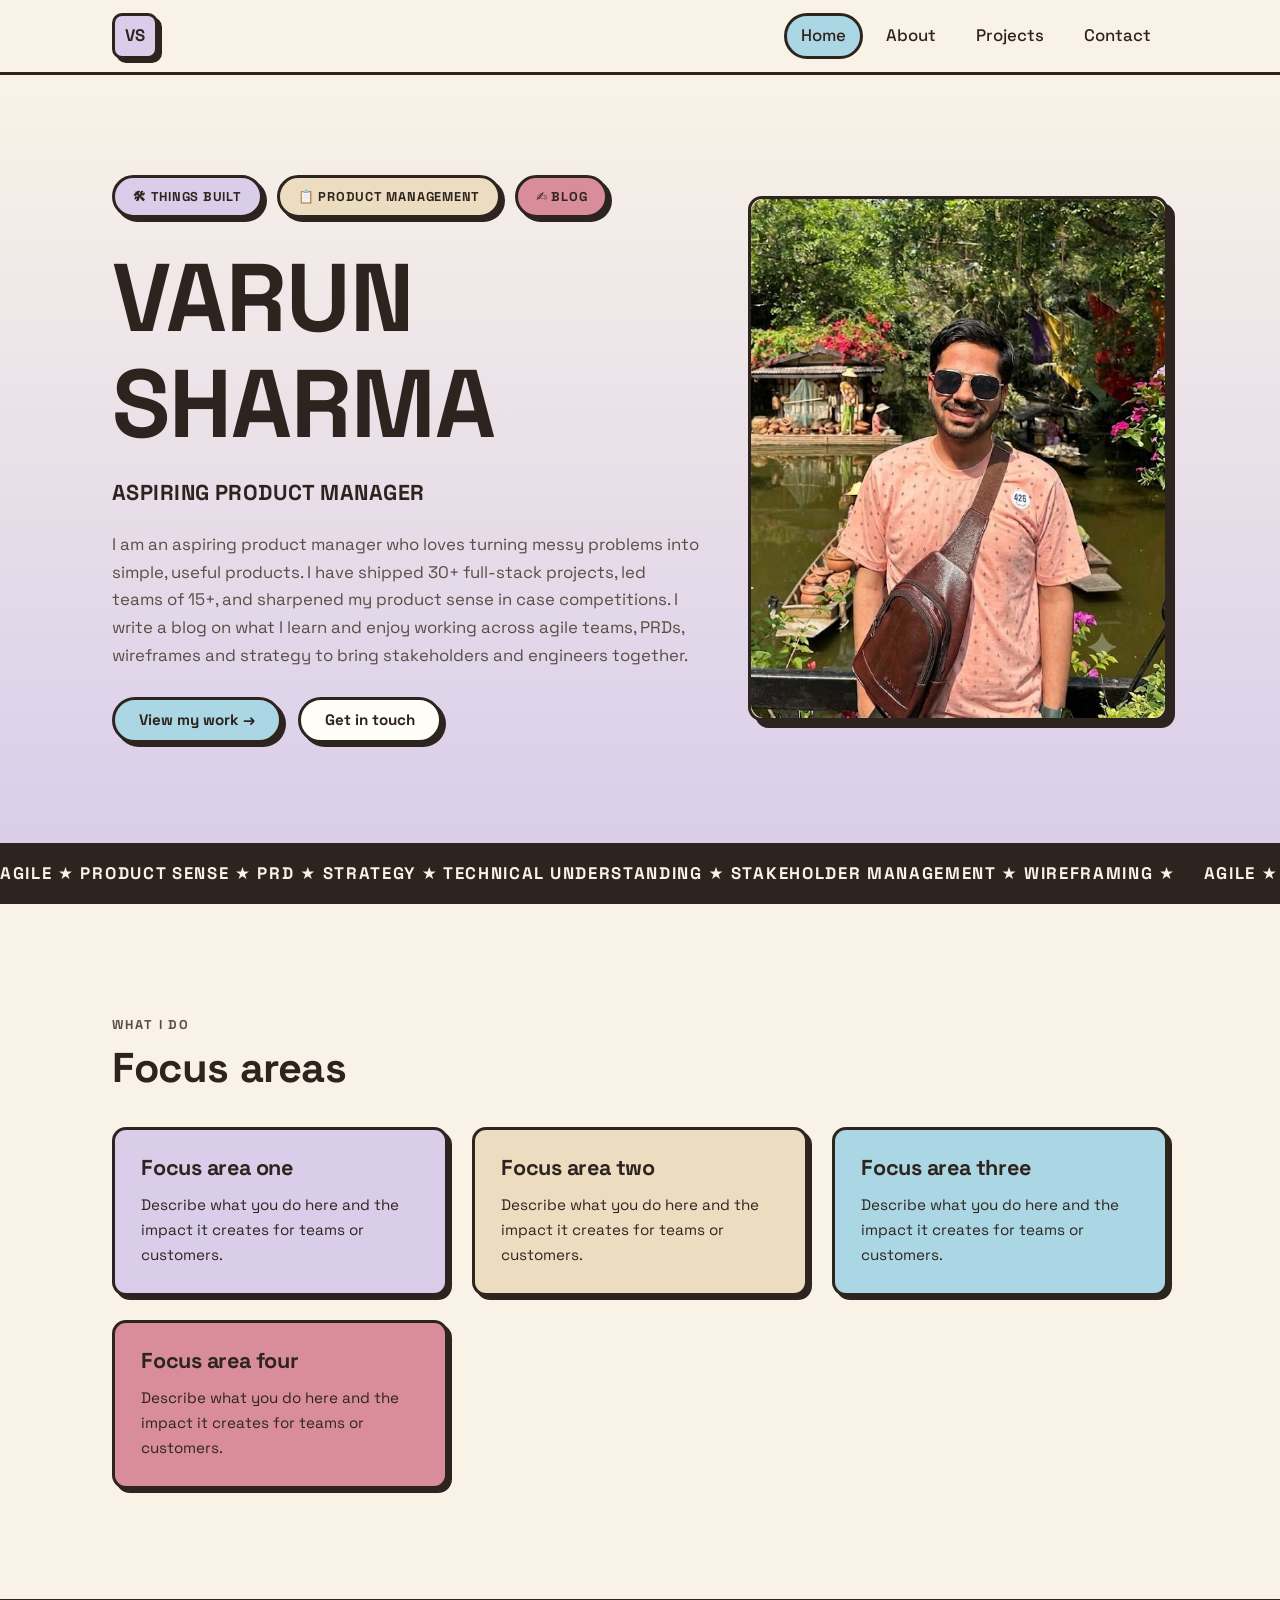
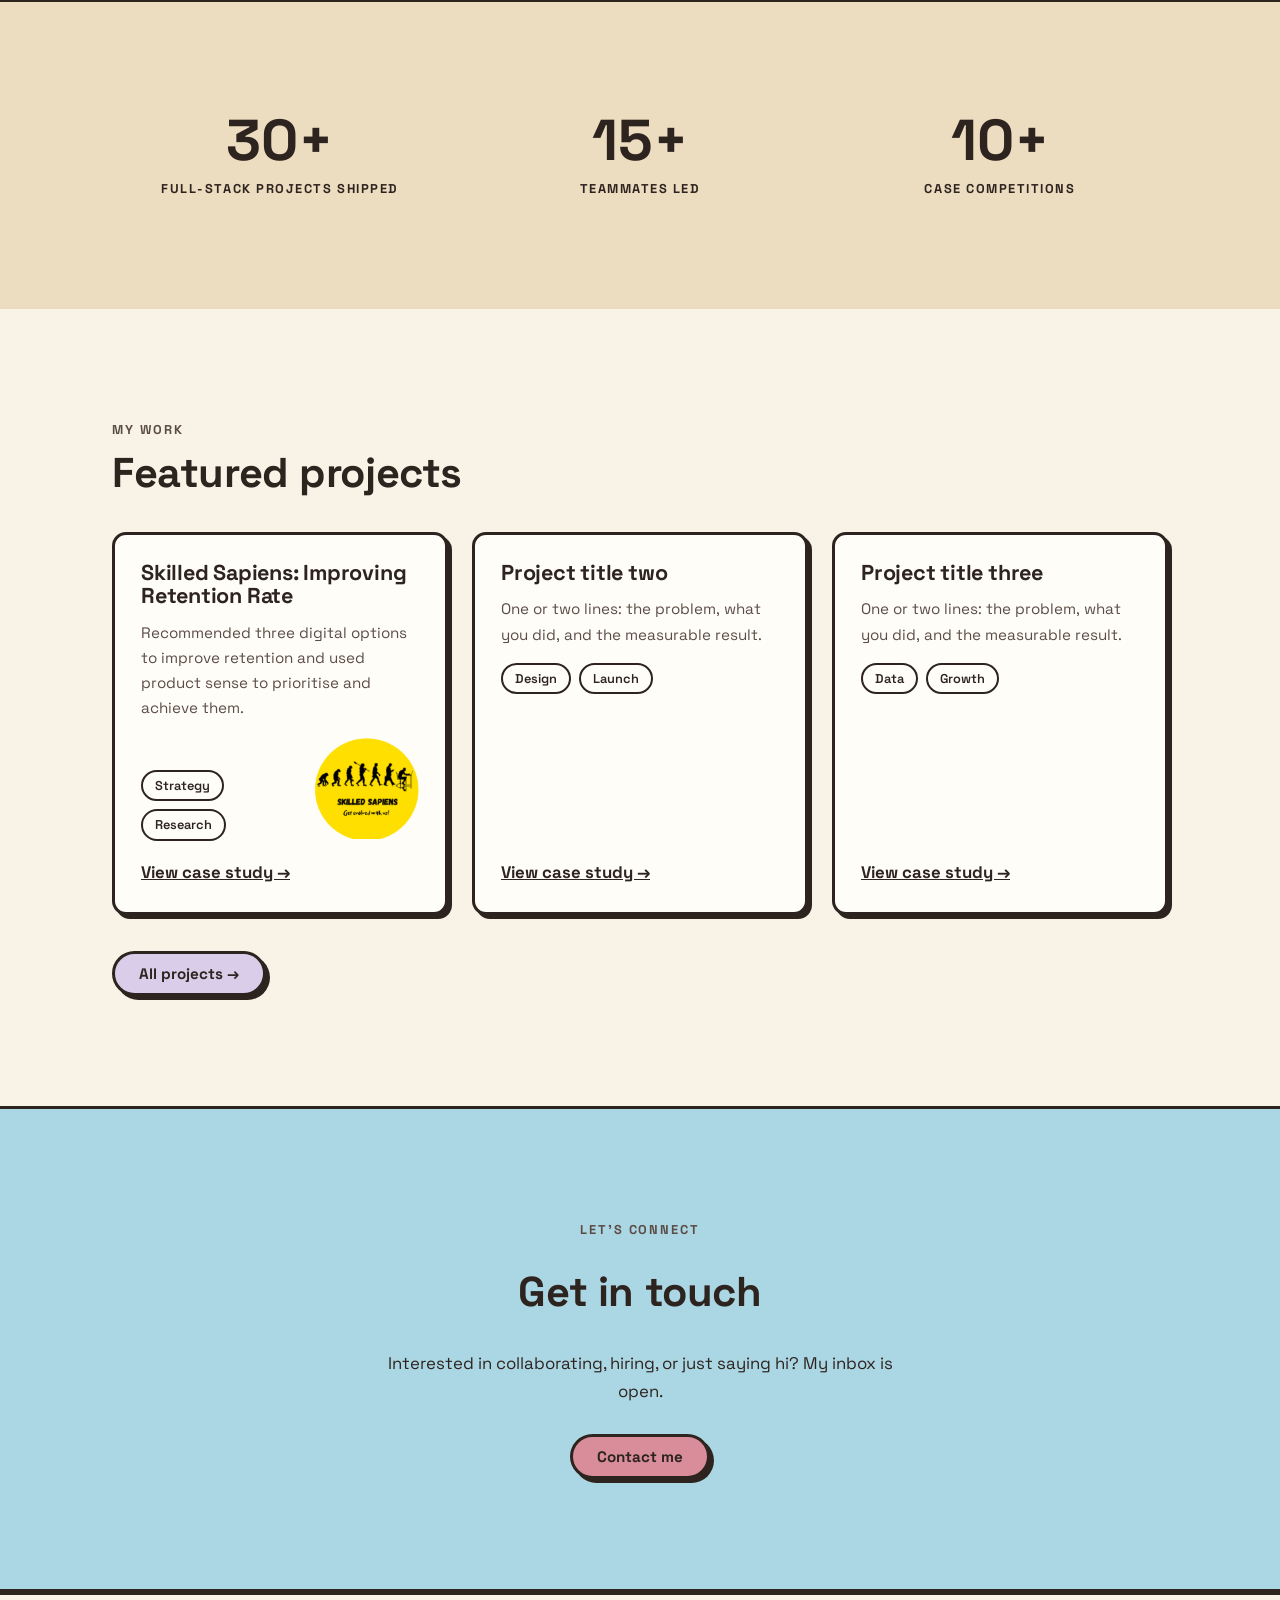
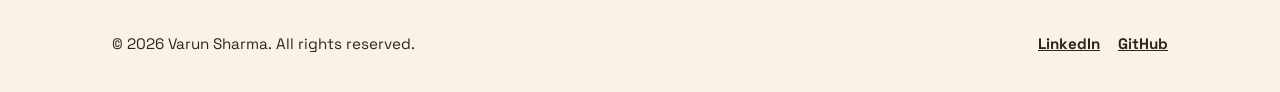
==== index.html @ 1ab577ae "[CREATE] : The portfolio" ====
<!doctype html>
<html lang="en">
<head>
  <meta charset="utf-8">
  <meta name="viewport" content="width=device-width, initial-scale=1">
  <title>Varun Sharma | Your Role | Your City</title>
  <meta name="description" content="Portfolio of Varun Sharma – your role, projects, and how to get in touch.">
  <meta property="og:title" content="Varun Sharma | Portfolio">
  <meta property="og:description" content="Your role, projects and story.">
  <meta property="og:type" content="website">
  <link rel="icon" href="assets/images/favicon.svg" type="image/svg+xml">
  <link rel="preconnect" href="https://fonts.googleapis.com">
  <link rel="preconnect" href="https://fonts.gstatic.com" crossorigin>
  <link rel="stylesheet" href="https://fonts.googleapis.com/css2?family=Space+Grotesk:wght@400;500;600;700&display=swap">
  <link rel="stylesheet" href="assets/css/variables.css">
  <link rel="stylesheet" href="assets/css/base.css">
  <link rel="stylesheet" href="assets/css/components.css">
</head>
<body>
  <a class="skip-link btn" href="#main">Skip to main content</a>

  <header class="site-header">
    <div class="container site-header__inner">
      <a class="logo" href="index.html" aria-label="Home">VS</a>
      <button class="nav-toggle" aria-expanded="false" aria-controls="nav" aria-label="Toggle menu">☰</button>
      <nav class="nav" id="nav" aria-label="Main">
        <ul class="nav__list">
          <li><a class="nav__link" href="index.html" aria-current="page">Home</a></li>
          <li><a class="nav__link" href="about.html">About</a></li>
          <li><a class="nav__link" href="projects.html">Projects</a></li>
          <li><a class="nav__link" href="contact.html">Contact</a></li>
        </ul>
      </nav>
    </div>
  </header>

  <main id="main">
    <section class="hero">
      <div class="container hero__grid">
        <div>
          <div class="pill-row">
            <span class="pill">🛠 Things built</span>
            <span class="pill pill--peach">📋 Product management</span>
            <span class="pill pill--pink">✍️ Blog</span>
          </div>
          <h1 class="hero__title">Varun<br>Sharma</h1>
          <p class="hero__role">Aspiring Product Manager</p>
          <p class="hero__text">I am an aspiring product manager who loves turning messy problems into simple, useful products. I have shipped 30+ full-stack projects, led teams of 15+, and sharpened my product sense in case competitions. I write a blog on what I learn and enjoy working across agile teams, PRDs, wireframes and strategy to bring stakeholders and engineers together.</p>
          <div class="hero__actions">
            <a class="btn" href="projects.html">View my work →</a>
            <a class="btn btn--ghost" href="contact.html">Get in touch</a>
          </div>
        </div>
        <div class="photo-frame"><img src="assets/images/profile.jpg" alt="Portrait of Varun Sharma" width="624" height="752"></div>
      </div>
    </section>

    <div class="marquee" aria-hidden="true">
      <div class="marquee__track">
        <span>Agile ★ Product Sense ★ PRD ★ Strategy ★ Technical Understanding ★ Stakeholder Management ★ Wireframing ★</span>
        <span>Agile ★ Product Sense ★ PRD ★ Strategy ★ Technical Understanding ★ Stakeholder Management ★ Wireframing ★</span>
        <span>Agile ★ Product Sense ★ PRD ★ Strategy ★ Technical Understanding ★ Stakeholder Management ★ Wireframing ★</span>
        <span>Agile ★ Product Sense ★ PRD ★ Strategy ★ Technical Understanding ★ Stakeholder Management ★ Wireframing ★</span>
      </div>
    </div>

    <section class="section">
      <div class="container">
        <p class="section-label">What I do</p>
        <h2 class="section-title">Focus areas</h2>
        <div class="grid grid--2">
          <article class="card card--lavender"><h3>Focus area one</h3><p>Describe what you do here and the impact it creates for teams or customers.</p></article>
          <article class="card card--peach"><h3>Focus area two</h3><p>Describe what you do here and the impact it creates for teams or customers.</p></article>
          <article class="card card--blue"><h3>Focus area three</h3><p>Describe what you do here and the impact it creates for teams or customers.</p></article>
          <article class="card card--pink"><h3>Focus area four</h3><p>Describe what you do here and the impact it creates for teams or customers.</p></article>
        </div>
      </div>
    </section>

    <section class="section section--border" style="background:var(--color-peach)">
      <div class="container grid grid--3">
        <div class="stat"><div class="stat__num">30+</div><div class="stat__label">Full-stack projects shipped</div></div>
        <div class="stat"><div class="stat__num">15+</div><div class="stat__label">Teammates led</div></div>
        <div class="stat"><div class="stat__num">10+</div><div class="stat__label">Case competitions</div></div>
      </div>
    </section>

    <section class="section">
      <div class="container">
        <p class="section-label">My work</p>
        <h2 class="section-title">Featured projects</h2>
        <div class="grid grid--3">
          <article class="card"><h3>Skilled Sapiens: Improving Retention Rate</h3><p>Recommended three digital options to improve retention and used product sense to prioritise and achieve them.</p><div class="card__footer"><div class="tag-row"><span class="tag">Strategy</span><span class="tag">Research</span></div><img class="company-logo" src="assets/images/skilled-sapiens-logo.png" alt="Skilled Sapiens logo" width="154" height="150" loading="lazy"></div><a class="card__link" href="projects.html">View case study →</a></article>
          <article class="card"><h3>Project title two</h3><p>One or two lines: the problem, what you did, and the measurable result.</p><div class="tag-row"><span class="tag">Design</span><span class="tag">Launch</span></div><a class="card__link" href="projects.html">View case study →</a></article>
          <article class="card"><h3>Project title three</h3><p>One or two lines: the problem, what you did, and the measurable result.</p><div class="tag-row"><span class="tag">Data</span><span class="tag">Growth</span></div><a class="card__link" href="projects.html">View case study →</a></article>
        </div>
        <p style="margin-top:36px"><a class="btn btn--lavender" href="projects.html">All projects →</a></p>
      </div>
    </section>

    <section class="section cta">
      <div class="container">
        <p class="section-label">Let's connect</p>
        <h2 class="section-title">Get in touch</h2>
        <p>Interested in collaborating, hiring, or just saying hi? My inbox is open.</p>
        <a class="btn btn--pink" href="contact.html">Contact me</a>
      </div>
    </section>
  </main>

  <footer class="site-footer">
    <div class="container site-footer__inner">
      <p>© <span id="year">2026</span> Varun Sharma. All rights reserved.</p>
      <div class="social">
        <a href="https://www.linkedin.com/in/varun-sharma-manager/" target="_blank" rel="noopener">LinkedIn</a>
        <a href="https://github.com/varunsharma21" target="_blank" rel="noopener">GitHub</a>
      </div>
    </div>
  </footer>
  <script src="assets/js/main.js" defer></script>
</body>
</html>
---- assets/css/variables.css ----
/* Design tokens — change colours/fonts here and the whole site updates */
:root {
  /* Colours */
  --color-bg: #f9f3e7;
  --color-ink: #2e241f;
  --color-ink-soft: #5b4d45;
  --color-white: #fffdf8;
  --color-blue: #abd6e3;
  --color-lavender: #d9cdea;
  --color-peach: #ecdcc0;
  --color-pink: #d98d9a;

  /* Typography */
  --font-main: "Space Grotesk", system-ui, -apple-system, "Segoe UI", sans-serif;
  --fs-xs: 0.8rem;
  --fs-sm: 0.95rem;
  --fs-base: 1.05rem;
  --fs-lg: 1.35rem;
  --fs-xl: clamp(1.8rem, 4vw, 2.6rem);
  --fs-hero: clamp(2.8rem, 9vw, 6rem);

  /* Neo-brutalist borders & shadows */
  --border: 3px solid var(--color-ink);
  --radius: 14px;
  --radius-pill: 999px;
  --shadow: 4px 4px 0 var(--color-ink);
  --shadow-lg: 7px 7px 0 var(--color-ink);

  /* Layout */
  --container: 1120px;
  --gutter: clamp(16px, 4vw, 32px);
  --space-section: clamp(56px, 9vw, 110px);
}
---- assets/css/base.css ----
/* Reset + base element styles + layout helpers */
*, *::before, *::after { box-sizing: border-box; margin: 0; padding: 0; }
html { scroll-behavior: smooth; -webkit-text-size-adjust: 100%; }
body {
  font-family: var(--font-main);
  font-size: var(--fs-base);
  line-height: 1.65;
  color: var(--color-ink);
  background: var(--color-bg);
  min-height: 100vh;
  display: flex;
  flex-direction: column;
}
main { flex: 1; }
img, svg { max-width: 100%; display: block; }
a { color: inherit; }
ul { list-style: none; }
h1, h2, h3, h4 { line-height: 1.1; font-weight: 700; letter-spacing: -0.01em; }
:focus-visible { outline: 3px dashed var(--color-ink); outline-offset: 3px; }

.container { width: 100%; max-width: var(--container); margin-inline: auto; padding-inline: var(--gutter); }
.section { padding-block: var(--space-section); }
.section--border { border-top: var(--border); }
.section-label { font-size: var(--fs-xs); font-weight: 700; letter-spacing: .15em; text-transform: uppercase; color: var(--color-ink-soft); margin-bottom: 10px; }
.section-title { font-size: var(--fs-xl); margin-bottom: 36px; }
.grid { display: grid; gap: 24px; }
.grid--2 { grid-template-columns: repeat(auto-fit, minmax(280px, 1fr)); }
.grid--3 { grid-template-columns: repeat(auto-fit, minmax(250px, 1fr)); }
.grid--4 { grid-template-columns: repeat(auto-fit, minmax(200px, 1fr)); }

.skip-link { position: absolute; left: -999px; top: 10px; z-index: 100; }
.skip-link:focus { left: 10px; }
.visually-hidden { position: absolute; width: 1px; height: 1px; overflow: hidden; clip: rect(0 0 0 0); white-space: nowrap; }

@media (prefers-reduced-motion: reduce) {
  *, *::before, *::after { animation: none !important; transition: none !important; scroll-behavior: auto !important; }
}
---- assets/css/components.css ----
/* Reusable components: header, buttons, pills, cards, marquee, footer */

/* ---------- Header ---------- */
.site-header { position: sticky; top: 0; z-index: 50; background: var(--color-bg); border-bottom: var(--border); }
.site-header__inner { display: flex; align-items: center; justify-content: space-between; height: 72px; }
.logo { display: grid; place-items: center; width: 46px; height: 46px; font-weight: 700; text-decoration: none; background: var(--color-lavender); border: var(--border); border-radius: 10px; box-shadow: var(--shadow); }
.nav__list { display: flex; gap: 6px; }
.nav__link { display: block; padding: 6px 14px; text-decoration: none; font-weight: 500; border: 3px solid transparent; border-radius: var(--radius-pill); }
.nav__link:hover { border-color: var(--color-ink); }
.nav__link[aria-current="page"] { background: var(--color-blue); border-color: var(--color-ink); }
.nav-toggle { display: none; width: 46px; height: 46px; background: var(--color-blue); border: var(--border); border-radius: 10px; box-shadow: var(--shadow); cursor: pointer; font-size: 1.3rem; font-family: inherit; color: inherit; }

@media (max-width: 760px) {
  .nav-toggle { display: block; }
  .nav { display: none; position: absolute; top: 72px; left: 0; right: 0; background: var(--color-bg); border-bottom: var(--border); padding: 12px var(--gutter) 20px; }
  .nav.is-open { display: block; }
  .nav__list { flex-direction: column; }
}

/* ---------- Buttons & pills ---------- */
.btn { display: inline-flex; align-items: center; gap: 8px; padding: 12px 24px; font: 700 var(--fs-sm)/1 var(--font-main); color: var(--color-ink); text-decoration: none; background: var(--color-blue); border: var(--border); border-radius: var(--radius-pill); box-shadow: var(--shadow); cursor: pointer; transition: transform .12s, box-shadow .12s; }
.btn:hover { transform: translate(-2px, -2px); box-shadow: 6px 6px 0 var(--color-ink); }
.btn:active { transform: translate(4px, 4px); box-shadow: 0 0 0 var(--color-ink); }
.btn--pink { background: var(--color-pink); }
.btn--lavender { background: var(--color-lavender); }
.btn--ghost { background: var(--color-white); }

.pill { display: inline-flex; align-items: center; gap: 8px; padding: 8px 18px; font-size: var(--fs-xs); font-weight: 700; letter-spacing: .06em; text-transform: uppercase; background: var(--color-lavender); border: var(--border); border-radius: var(--radius-pill); box-shadow: var(--shadow); }
.pill--peach { background: var(--color-peach); }
.pill--pink { background: var(--color-pink); }
.pill--blue { background: var(--color-blue); }
.pill-row { display: flex; flex-wrap: wrap; gap: 14px; }
.tag { display: inline-block; padding: 3px 12px; font-size: var(--fs-xs); font-weight: 600; background: var(--color-white); border: 2px solid var(--color-ink); border-radius: var(--radius-pill); }
.tag-row { display: flex; flex-wrap: wrap; gap: 8px; margin-top: 16px; }

/* ---------- Hero ---------- */
.hero { padding-block: clamp(48px, 8vw, 100px); background: linear-gradient(180deg, var(--color-bg) 0%, var(--color-lavender) 100%); }
.hero__grid { display: grid; grid-template-columns: 1.4fr 1fr; gap: 48px; align-items: center; }
.hero__title { font-size: var(--fs-hero); text-transform: uppercase; margin: 28px 0 18px; }
.hero__role { font-size: var(--fs-lg); font-weight: 700; text-transform: uppercase; letter-spacing: .02em; margin-bottom: 20px; }
.hero__text { max-width: 60ch; color: var(--color-ink-soft); margin-bottom: 28px; }
.hero__actions { display: flex; flex-wrap: wrap; gap: 16px; }
.photo-frame { aspect-ratio: 4 / 5; background: var(--color-peach); border: var(--border); border-radius: var(--radius); box-shadow: var(--shadow-lg); overflow: hidden; display: grid; place-items: center; text-align: center; padding: 20px; font-weight: 600; color: var(--color-ink-soft); }
.photo-frame:has(img) { padding: 0; }
.photo-frame img { width: 100%; height: 100%; object-fit: cover; border-radius: inherit; }
@media (max-width: 820px) { .hero__grid { grid-template-columns: 1fr; } .photo-frame { max-width: 340px; margin-inline: auto; } }

/* ---------- Marquee ---------- */
.marquee { overflow: hidden; background: var(--color-ink); color: var(--color-bg); border-block: var(--border); padding-block: 14px; }
.marquee__track { display: flex; width: max-content; gap: 28px; font-weight: 700; letter-spacing: .1em; text-transform: uppercase; white-space: nowrap; animation: scroll 30s linear infinite; }
.marquee:hover .marquee__track { animation-play-state: paused; }
@keyframes scroll { to { transform: translateX(-50%); } }

/* ---------- Cards ---------- */
.card { display: flex; flex-direction: column; padding: 26px; background: var(--color-white); border: var(--border); border-radius: var(--radius); box-shadow: var(--shadow); transition: transform .15s, box-shadow .15s; }
.card:hover { transform: translate(-3px, -3px); box-shadow: var(--shadow-lg); }
.card h3 { font-size: var(--fs-lg); margin-bottom: 12px; }
.card p { color: var(--color-ink-soft); font-size: var(--fs-sm); }
.card__link { margin-top: auto; padding-top: 18px; font-weight: 700; }
.card--lavender { background: var(--color-lavender); }
.card--peach { background: var(--color-peach); }
.card--blue { background: var(--color-blue); }
.card--pink { background: var(--color-pink); }
.card--lavender p, .card--peach p, .card--blue p, .card--pink p { color: var(--color-ink); }

.stat { text-align: center; }
.stat__num { font-size: clamp(2.4rem, 6vw, 3.6rem); font-weight: 700; line-height: 1; }
.stat__label { margin-top: 8px; font-size: var(--fs-xs); font-weight: 700; letter-spacing: .12em; text-transform: uppercase; }

.card__footer { display: flex; justify-content: space-between; align-items: flex-end; gap: 12px; margin-top: 16px; }
.card__footer .tag-row { margin-top: 0; }
.company-logo { width: 104px; height: 104px; object-fit: contain; flex-shrink: 0; }

/* ---------- Page header (inner pages) ---------- */
.page-header { padding-block: clamp(40px, 7vw, 80px); background: var(--color-lavender); border-bottom: var(--border); }
.page-header h1 { font-size: clamp(2.4rem, 7vw, 4.4rem); text-transform: uppercase; }
.page-header p { margin-top: 14px; max-width: 60ch; color: var(--color-ink-soft); }

/* ---------- Lists / timeline ---------- */
.list-plain li { padding-block: 10px; border-bottom: 2px dashed var(--color-ink); }
.list-plain li:last-child { border-bottom: 0; }
.list-plain small { display: block; color: var(--color-ink-soft); }

/* ---------- Form ---------- */
.form { display: grid; gap: 18px; max-width: 560px; }
.form label { font-weight: 700; font-size: var(--fs-sm); display: grid; gap: 6px; }
.form input, .form textarea { font: inherit; padding: 12px 14px; background: var(--color-white); border: var(--border); border-radius: 10px; box-shadow: 3px 3px 0 var(--color-ink); }
.form textarea { min-height: 150px; resize: vertical; }

/* ---------- CTA + Footer ---------- */
.cta { text-align: center; background: var(--color-blue); border-block: var(--border); }
.cta p { max-width: 50ch; margin: 0 auto 28px; }
.site-footer { padding-block: 36px; border-top: var(--border); background: var(--color-bg); font-size: var(--fs-sm); }
.site-footer__inner { display: flex; flex-wrap: wrap; justify-content: space-between; align-items: center; gap: 16px; }
.social { display: flex; gap: 18px; font-weight: 700; }
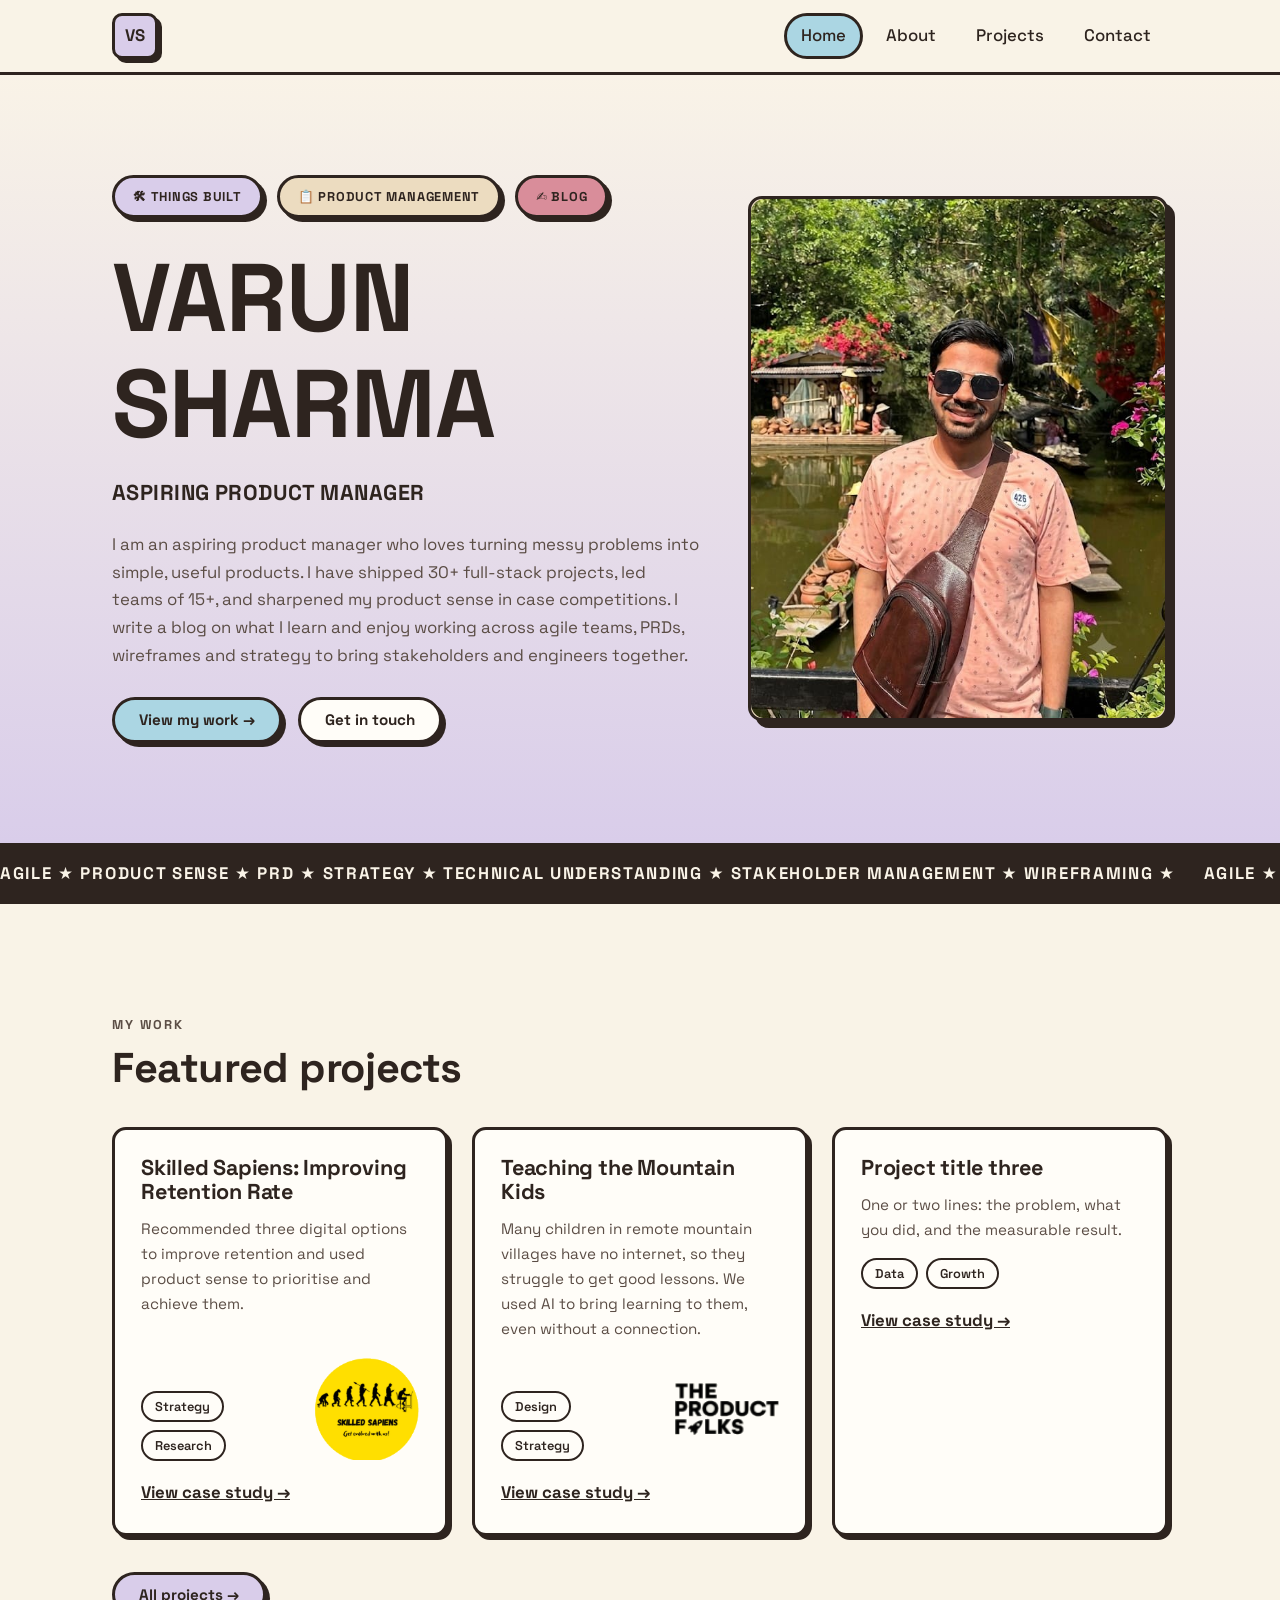
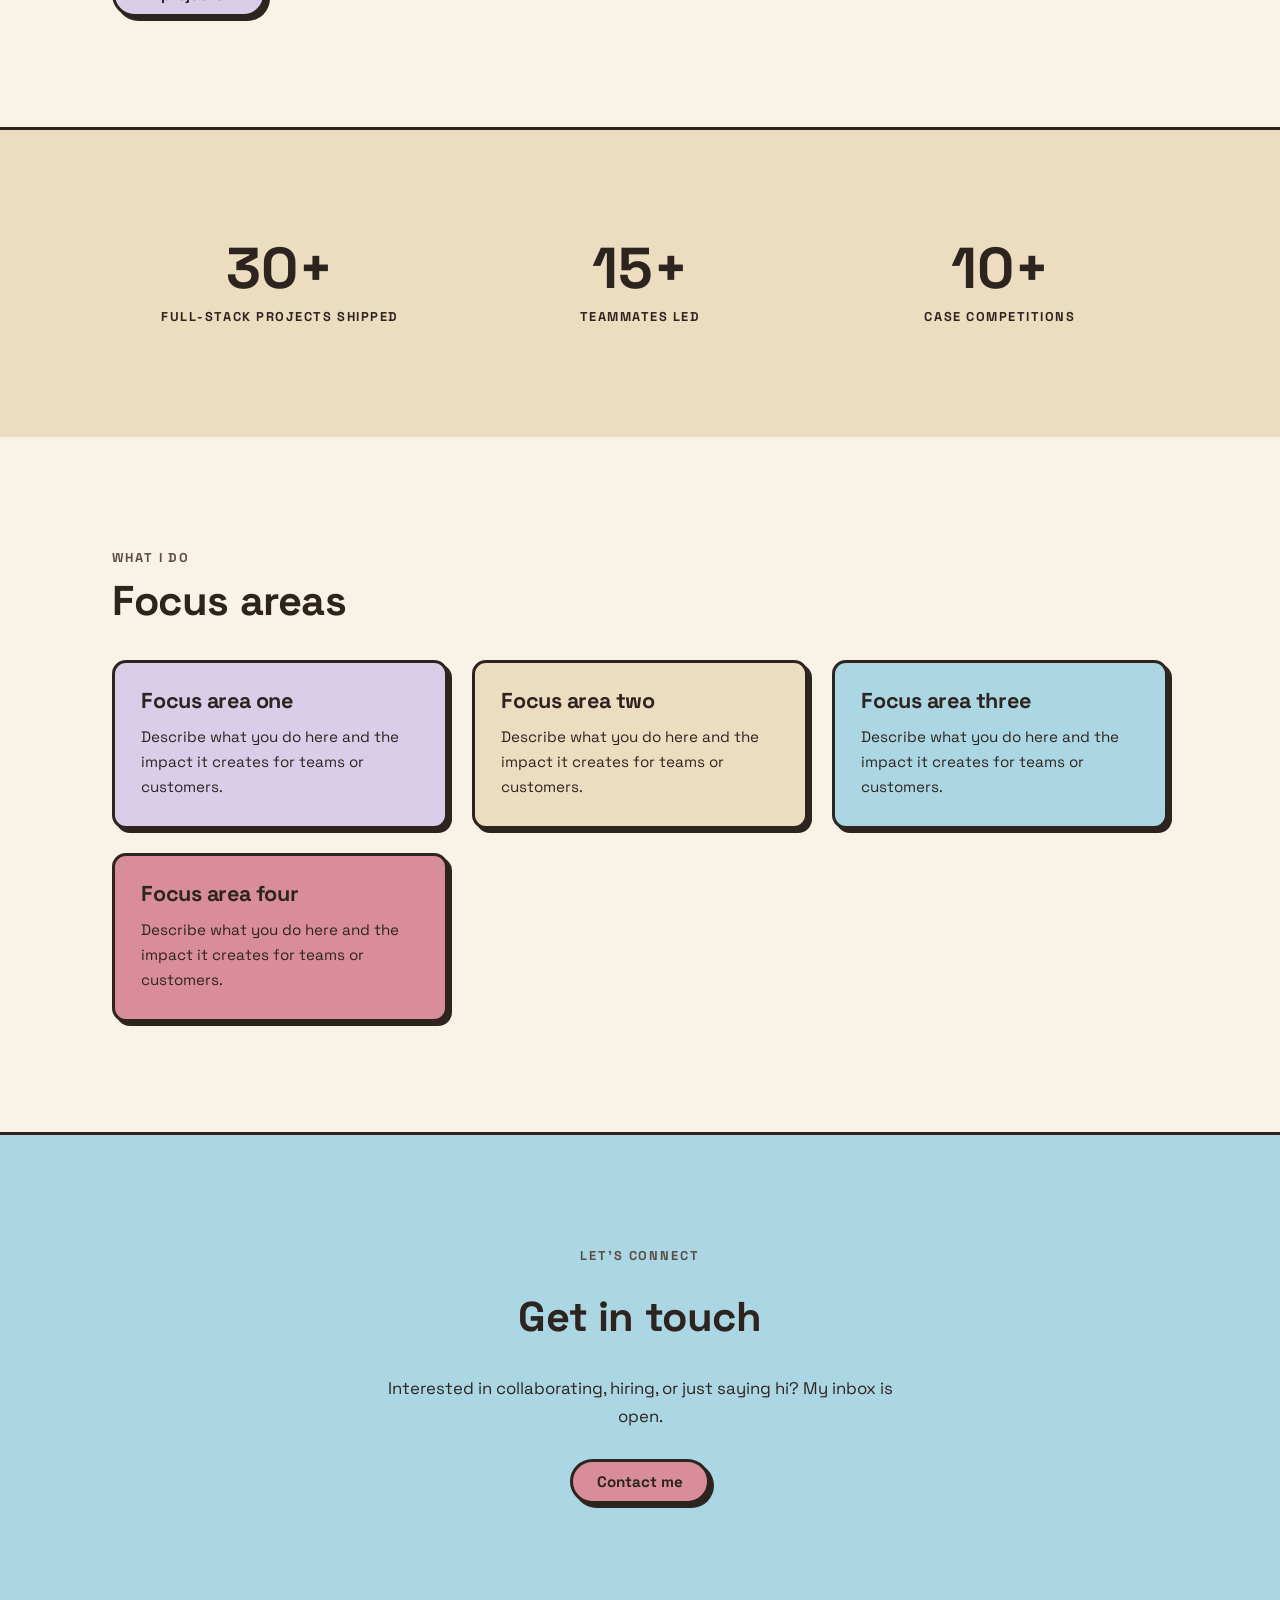
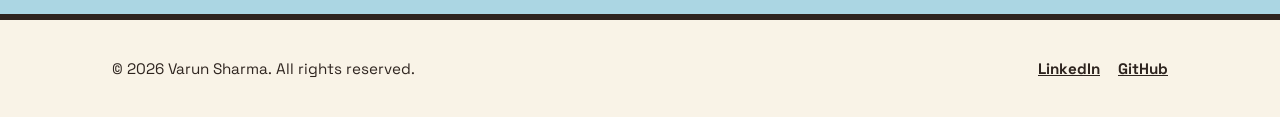
==== commit 07f1587e: "[UPDATE] : the projects" ====
--- a/index.html
+++ b/index.html
@@ -1,122 +1,122 @@
-<!doctype html>
-<html lang="en">
-<head>
-  <meta charset="utf-8">
-  <meta name="viewport" content="width=device-width, initial-scale=1">
-  <title>Varun Sharma | Your Role | Your City</title>
-  <meta name="description" content="Portfolio of Varun Sharma – your role, projects, and how to get in touch.">
-  <meta property="og:title" content="Varun Sharma | Portfolio">
-  <meta property="og:description" content="Your role, projects and story.">
-  <meta property="og:type" content="website">
-  <link rel="icon" href="assets/images/favicon.svg" type="image/svg+xml">
-  <link rel="preconnect" href="https://fonts.googleapis.com">
-  <link rel="preconnect" href="https://fonts.gstatic.com" crossorigin>
-  <link rel="stylesheet" href="https://fonts.googleapis.com/css2?family=Space+Grotesk:wght@400;500;600;700&display=swap">
-  <link rel="stylesheet" href="assets/css/variables.css">
-  <link rel="stylesheet" href="assets/css/base.css">
-  <link rel="stylesheet" href="assets/css/components.css">
-</head>
-<body>
-  <a class="skip-link btn" href="#main">Skip to main content</a>
-
-  <header class="site-header">
-    <div class="container site-header__inner">
-      <a class="logo" href="index.html" aria-label="Home">VS</a>
-      <button class="nav-toggle" aria-expanded="false" aria-controls="nav" aria-label="Toggle menu">☰</button>
-      <nav class="nav" id="nav" aria-label="Main">
-        <ul class="nav__list">
-          <li><a class="nav__link" href="index.html" aria-current="page">Home</a></li>
-          <li><a class="nav__link" href="about.html">About</a></li>
-          <li><a class="nav__link" href="projects.html">Projects</a></li>
-          <li><a class="nav__link" href="contact.html">Contact</a></li>
-        </ul>
-      </nav>
-    </div>
-  </header>
-
-  <main id="main">
-    <section class="hero">
-      <div class="container hero__grid">
-        <div>
-          <div class="pill-row">
-            <span class="pill">🛠 Things built</span>
-            <span class="pill pill--peach">📋 Product management</span>
-            <span class="pill pill--pink">✍️ Blog</span>
-          </div>
-          <h1 class="hero__title">Varun<br>Sharma</h1>
-          <p class="hero__role">Aspiring Product Manager</p>
-          <p class="hero__text">I am an aspiring product manager who loves turning messy problems into simple, useful products. I have shipped 30+ full-stack projects, led teams of 15+, and sharpened my product sense in case competitions. I write a blog on what I learn and enjoy working across agile teams, PRDs, wireframes and strategy to bring stakeholders and engineers together.</p>
-          <div class="hero__actions">
-            <a class="btn" href="projects.html">View my work →</a>
-            <a class="btn btn--ghost" href="contact.html">Get in touch</a>
-          </div>
-        </div>
-        <div class="photo-frame"><img src="assets/images/profile.jpg" alt="Portrait of Varun Sharma" width="624" height="752"></div>
-      </div>
-    </section>
-
-    <div class="marquee" aria-hidden="true">
-      <div class="marquee__track">
-        <span>Agile ★ Product Sense ★ PRD ★ Strategy ★ Technical Understanding ★ Stakeholder Management ★ Wireframing ★</span>
-        <span>Agile ★ Product Sense ★ PRD ★ Strategy ★ Technical Understanding ★ Stakeholder Management ★ Wireframing ★</span>
-        <span>Agile ★ Product Sense ★ PRD ★ Strategy ★ Technical Understanding ★ Stakeholder Management ★ Wireframing ★</span>
-        <span>Agile ★ Product Sense ★ PRD ★ Strategy ★ Technical Understanding ★ Stakeholder Management ★ Wireframing ★</span>
-      </div>
-    </div>
-
-    <section class="section">
-      <div class="container">
-        <p class="section-label">What I do</p>
-        <h2 class="section-title">Focus areas</h2>
-        <div class="grid grid--2">
-          <article class="card card--lavender"><h3>Focus area one</h3><p>Describe what you do here and the impact it creates for teams or customers.</p></article>
-          <article class="card card--peach"><h3>Focus area two</h3><p>Describe what you do here and the impact it creates for teams or customers.</p></article>
-          <article class="card card--blue"><h3>Focus area three</h3><p>Describe what you do here and the impact it creates for teams or customers.</p></article>
-          <article class="card card--pink"><h3>Focus area four</h3><p>Describe what you do here and the impact it creates for teams or customers.</p></article>
-        </div>
-      </div>
-    </section>
-
-    <section class="section section--border" style="background:var(--color-peach)">
-      <div class="container grid grid--3">
-        <div class="stat"><div class="stat__num">30+</div><div class="stat__label">Full-stack projects shipped</div></div>
-        <div class="stat"><div class="stat__num">15+</div><div class="stat__label">Teammates led</div></div>
-        <div class="stat"><div class="stat__num">10+</div><div class="stat__label">Case competitions</div></div>
-      </div>
-    </section>
-
-    <section class="section">
-      <div class="container">
-        <p class="section-label">My work</p>
-        <h2 class="section-title">Featured projects</h2>
-        <div class="grid grid--3">
-          <article class="card"><h3>Skilled Sapiens: Improving Retention Rate</h3><p>Recommended three digital options to improve retention and used product sense to prioritise and achieve them.</p><div class="card__footer"><div class="tag-row"><span class="tag">Strategy</span><span class="tag">Research</span></div><img class="company-logo" src="assets/images/skilled-sapiens-logo.png" alt="Skilled Sapiens logo" width="154" height="150" loading="lazy"></div><a class="card__link" href="projects.html">View case study →</a></article>
-          <article class="card"><h3>Project title two</h3><p>One or two lines: the problem, what you did, and the measurable result.</p><div class="tag-row"><span class="tag">Design</span><span class="tag">Launch</span></div><a class="card__link" href="projects.html">View case study →</a></article>
-          <article class="card"><h3>Project title three</h3><p>One or two lines: the problem, what you did, and the measurable result.</p><div class="tag-row"><span class="tag">Data</span><span class="tag">Growth</span></div><a class="card__link" href="projects.html">View case study →</a></article>
-        </div>
-        <p style="margin-top:36px"><a class="btn btn--lavender" href="projects.html">All projects →</a></p>
-      </div>
-    </section>
-
-    <section class="section cta">
-      <div class="container">
-        <p class="section-label">Let's connect</p>
-        <h2 class="section-title">Get in touch</h2>
-        <p>Interested in collaborating, hiring, or just saying hi? My inbox is open.</p>
-        <a class="btn btn--pink" href="contact.html">Contact me</a>
-      </div>
-    </section>
-  </main>
-
-  <footer class="site-footer">
-    <div class="container site-footer__inner">
-      <p>© <span id="year">2026</span> Varun Sharma. All rights reserved.</p>
-      <div class="social">
-        <a href="https://www.linkedin.com/in/varun-sharma-manager/" target="_blank" rel="noopener">LinkedIn</a>
-        <a href="https://github.com/varunsharma21" target="_blank" rel="noopener">GitHub</a>
-      </div>
-    </div>
-  </footer>
-  <script src="assets/js/main.js" defer></script>
-</body>
-</html>
+<!doctype html>
+<html lang="en">
+<head>
+  <meta charset="utf-8">
+  <meta name="viewport" content="width=device-width, initial-scale=1">
+  <title>Varun Sharma | Your Role | Your City</title>
+  <meta name="description" content="Portfolio of Varun Sharma – your role, projects, and how to get in touch.">
+  <meta property="og:title" content="Varun Sharma | Portfolio">
+  <meta property="og:description" content="Your role, projects and story.">
+  <meta property="og:type" content="website">
+  <link rel="icon" href="assets/images/favicon.svg" type="image/svg+xml">
+  <link rel="preconnect" href="https://fonts.googleapis.com">
+  <link rel="preconnect" href="https://fonts.gstatic.com" crossorigin>
+  <link rel="stylesheet" href="https://fonts.googleapis.com/css2?family=Space+Grotesk:wght@400;500;600;700&display=swap">
+  <link rel="stylesheet" href="assets/css/variables.css?v=3">
+  <link rel="stylesheet" href="assets/css/base.css?v=3">
+  <link rel="stylesheet" href="assets/css/components.css?v=3">
+</head>
+<body>
+  <a class="skip-link btn" href="#main">Skip to main content</a>
+
+  <header class="site-header">
+    <div class="container site-header__inner">
+      <a class="logo" href="index.html" aria-label="Home">VS</a>
+      <button class="nav-toggle" aria-expanded="false" aria-controls="nav" aria-label="Toggle menu">☰</button>
+      <nav class="nav" id="nav" aria-label="Main">
+        <ul class="nav__list">
+          <li><a class="nav__link" href="index.html" aria-current="page">Home</a></li>
+          <li><a class="nav__link" href="about.html">About</a></li>
+          <li><a class="nav__link" href="projects.html">Projects</a></li>
+          <li><a class="nav__link" href="contact.html">Contact</a></li>
+        </ul>
+      </nav>
+    </div>
+  </header>
+
+  <main id="main">
+    <section class="hero">
+      <div class="container hero__grid">
+        <div>
+          <div class="pill-row">
+            <span class="pill">🛠 Things built</span>
+            <span class="pill pill--peach">📋 Product management</span>
+            <span class="pill pill--pink">✍️ Blog</span>
+          </div>
+          <h1 class="hero__title">Varun<br>Sharma</h1>
+          <p class="hero__role">Aspiring Product Manager</p>
+          <p class="hero__text">I am an aspiring product manager who loves turning messy problems into simple, useful products. I have shipped 30+ full-stack projects, led teams of 15+, and sharpened my product sense in case competitions. I write a blog on what I learn and enjoy working across agile teams, PRDs, wireframes and strategy to bring stakeholders and engineers together.</p>
+          <div class="hero__actions">
+            <a class="btn" href="projects.html">View my work →</a>
+            <a class="btn btn--ghost" href="contact.html">Get in touch</a>
+          </div>
+        </div>
+        <div class="photo-frame"><img src="assets/images/profile.jpg" alt="Portrait of Varun Sharma" width="624" height="752"></div>
+      </div>
+    </section>
+
+    <div class="marquee" aria-hidden="true">
+      <div class="marquee__track">
+        <span>Agile ★ Product Sense ★ PRD ★ Strategy ★ Technical Understanding ★ Stakeholder Management ★ Wireframing ★</span>
+        <span>Agile ★ Product Sense ★ PRD ★ Strategy ★ Technical Understanding ★ Stakeholder Management ★ Wireframing ★</span>
+        <span>Agile ★ Product Sense ★ PRD ★ Strategy ★ Technical Understanding ★ Stakeholder Management ★ Wireframing ★</span>
+        <span>Agile ★ Product Sense ★ PRD ★ Strategy ★ Technical Understanding ★ Stakeholder Management ★ Wireframing ★</span>
+      </div>
+    </div>
+
+    <section class="section">
+      <div class="container">
+        <p class="section-label">My work</p>
+        <h2 class="section-title">Featured projects</h2>
+        <div class="grid grid--3">
+          <article class="card"><h3>Skilled Sapiens: Improving Retention Rate</h3><p>Recommended three digital options to improve retention and used product sense to prioritise and achieve them.</p><div class="card__footer"><div class="tag-stack"><span class="tag">Strategy</span><span class="tag">Research</span></div><div class="card__logo"><img class="company-logo" src="assets/images/skilled-sapiens-logo.png" alt="Skilled Sapiens logo" width="154" height="150" loading="lazy"></div></div><a class="card__link" href="assets/docs/skilled-sapiens-case-study.pdf" target="_blank" rel="noopener">View case study →</a></article>
+          <article class="card"><h3>Teaching the Mountain Kids</h3><p>Many children in remote mountain villages have no internet, so they struggle to get good lessons. We used AI to bring learning to them, even without a connection.</p><div class="card__footer"><div class="tag-stack"><span class="tag">Design</span><span class="tag">Strategy</span></div><div class="card__logo"><img class="company-logo" src="assets/images/the-product-folks-logo.png" alt="The Product Folks logo" width="97" height="49" loading="lazy"></div></div><a class="card__link" href="assets/docs/teaching-the-mountain-kids-case-study.pdf" target="_blank" rel="noopener">View case study →</a></article>
+          <article class="card"><h3>Project title three</h3><p>One or two lines: the problem, what you did, and the measurable result.</p><div class="tag-row"><span class="tag">Data</span><span class="tag">Growth</span></div><a class="card__link" href="projects.html">View case study →</a></article>
+        </div>
+        <p style="margin-top:36px"><a class="btn btn--lavender" href="projects.html">All projects →</a></p>
+      </div>
+    </section>
+
+    <section class="section section--border" style="background:var(--color-peach)">
+      <div class="container grid grid--3">
+        <div class="stat"><div class="stat__num">30+</div><div class="stat__label">Full-stack projects shipped</div></div>
+        <div class="stat"><div class="stat__num">15+</div><div class="stat__label">Teammates led</div></div>
+        <div class="stat"><div class="stat__num">10+</div><div class="stat__label">Case competitions</div></div>
+      </div>
+    </section>
+
+    <section class="section">
+      <div class="container">
+        <p class="section-label">What I do</p>
+        <h2 class="section-title">Focus areas</h2>
+        <div class="grid grid--2">
+          <article class="card card--lavender"><h3>Focus area one</h3><p>Describe what you do here and the impact it creates for teams or customers.</p></article>
+          <article class="card card--peach"><h3>Focus area two</h3><p>Describe what you do here and the impact it creates for teams or customers.</p></article>
+          <article class="card card--blue"><h3>Focus area three</h3><p>Describe what you do here and the impact it creates for teams or customers.</p></article>
+          <article class="card card--pink"><h3>Focus area four</h3><p>Describe what you do here and the impact it creates for teams or customers.</p></article>
+        </div>
+      </div>
+    </section>
+
+    <section class="section cta">
+      <div class="container">
+        <p class="section-label">Let's connect</p>
+        <h2 class="section-title">Get in touch</h2>
+        <p>Interested in collaborating, hiring, or just saying hi? My inbox is open.</p>
+        <a class="btn btn--pink" href="contact.html">Contact me</a>
+      </div>
+    </section>
+  </main>
+
+  <footer class="site-footer">
+    <div class="container site-footer__inner">
+      <p>© <span id="year">2026</span> Varun Sharma. All rights reserved.</p>
+      <div class="social">
+        <a href="https://www.linkedin.com/in/varun-sharma-manager/" target="_blank" rel="noopener">LinkedIn</a>
+        <a href="https://github.com/varunsharma21" target="_blank" rel="noopener">GitHub</a>
+      </div>
+    </div>
+  </footer>
+  <script src="assets/js/main.js?v=3" defer></script>
+</body>
+</html>
--- a/assets/css/components.css
+++ b/assets/css/components.css
@@ -1,95 +1,96 @@
-/* Reusable components: header, buttons, pills, cards, marquee, footer */
-
-/* ---------- Header ---------- */
-.site-header { position: sticky; top: 0; z-index: 50; background: var(--color-bg); border-bottom: var(--border); }
-.site-header__inner { display: flex; align-items: center; justify-content: space-between; height: 72px; }
-.logo { display: grid; place-items: center; width: 46px; height: 46px; font-weight: 700; text-decoration: none; background: var(--color-lavender); border: var(--border); border-radius: 10px; box-shadow: var(--shadow); }
-.nav__list { display: flex; gap: 6px; }
-.nav__link { display: block; padding: 6px 14px; text-decoration: none; font-weight: 500; border: 3px solid transparent; border-radius: var(--radius-pill); }
-.nav__link:hover { border-color: var(--color-ink); }
-.nav__link[aria-current="page"] { background: var(--color-blue); border-color: var(--color-ink); }
-.nav-toggle { display: none; width: 46px; height: 46px; background: var(--color-blue); border: var(--border); border-radius: 10px; box-shadow: var(--shadow); cursor: pointer; font-size: 1.3rem; font-family: inherit; color: inherit; }
-
-@media (max-width: 760px) {
-  .nav-toggle { display: block; }
-  .nav { display: none; position: absolute; top: 72px; left: 0; right: 0; background: var(--color-bg); border-bottom: var(--border); padding: 12px var(--gutter) 20px; }
-  .nav.is-open { display: block; }
-  .nav__list { flex-direction: column; }
-}
-
-/* ---------- Buttons & pills ---------- */
-.btn { display: inline-flex; align-items: center; gap: 8px; padding: 12px 24px; font: 700 var(--fs-sm)/1 var(--font-main); color: var(--color-ink); text-decoration: none; background: var(--color-blue); border: var(--border); border-radius: var(--radius-pill); box-shadow: var(--shadow); cursor: pointer; transition: transform .12s, box-shadow .12s; }
-.btn:hover { transform: translate(-2px, -2px); box-shadow: 6px 6px 0 var(--color-ink); }
-.btn:active { transform: translate(4px, 4px); box-shadow: 0 0 0 var(--color-ink); }
-.btn--pink { background: var(--color-pink); }
-.btn--lavender { background: var(--color-lavender); }
-.btn--ghost { background: var(--color-white); }
-
-.pill { display: inline-flex; align-items: center; gap: 8px; padding: 8px 18px; font-size: var(--fs-xs); font-weight: 700; letter-spacing: .06em; text-transform: uppercase; background: var(--color-lavender); border: var(--border); border-radius: var(--radius-pill); box-shadow: var(--shadow); }
-.pill--peach { background: var(--color-peach); }
-.pill--pink { background: var(--color-pink); }
-.pill--blue { background: var(--color-blue); }
-.pill-row { display: flex; flex-wrap: wrap; gap: 14px; }
-.tag { display: inline-block; padding: 3px 12px; font-size: var(--fs-xs); font-weight: 600; background: var(--color-white); border: 2px solid var(--color-ink); border-radius: var(--radius-pill); }
-.tag-row { display: flex; flex-wrap: wrap; gap: 8px; margin-top: 16px; }
-
-/* ---------- Hero ---------- */
-.hero { padding-block: clamp(48px, 8vw, 100px); background: linear-gradient(180deg, var(--color-bg) 0%, var(--color-lavender) 100%); }
-.hero__grid { display: grid; grid-template-columns: 1.4fr 1fr; gap: 48px; align-items: center; }
-.hero__title { font-size: var(--fs-hero); text-transform: uppercase; margin: 28px 0 18px; }
-.hero__role { font-size: var(--fs-lg); font-weight: 700; text-transform: uppercase; letter-spacing: .02em; margin-bottom: 20px; }
-.hero__text { max-width: 60ch; color: var(--color-ink-soft); margin-bottom: 28px; }
-.hero__actions { display: flex; flex-wrap: wrap; gap: 16px; }
-.photo-frame { aspect-ratio: 4 / 5; background: var(--color-peach); border: var(--border); border-radius: var(--radius); box-shadow: var(--shadow-lg); overflow: hidden; display: grid; place-items: center; text-align: center; padding: 20px; font-weight: 600; color: var(--color-ink-soft); }
-.photo-frame:has(img) { padding: 0; }
-.photo-frame img { width: 100%; height: 100%; object-fit: cover; border-radius: inherit; }
-@media (max-width: 820px) { .hero__grid { grid-template-columns: 1fr; } .photo-frame { max-width: 340px; margin-inline: auto; } }
-
-/* ---------- Marquee ---------- */
-.marquee { overflow: hidden; background: var(--color-ink); color: var(--color-bg); border-block: var(--border); padding-block: 14px; }
-.marquee__track { display: flex; width: max-content; gap: 28px; font-weight: 700; letter-spacing: .1em; text-transform: uppercase; white-space: nowrap; animation: scroll 30s linear infinite; }
-.marquee:hover .marquee__track { animation-play-state: paused; }
-@keyframes scroll { to { transform: translateX(-50%); } }
-
-/* ---------- Cards ---------- */
-.card { display: flex; flex-direction: column; padding: 26px; background: var(--color-white); border: var(--border); border-radius: var(--radius); box-shadow: var(--shadow); transition: transform .15s, box-shadow .15s; }
-.card:hover { transform: translate(-3px, -3px); box-shadow: var(--shadow-lg); }
-.card h3 { font-size: var(--fs-lg); margin-bottom: 12px; }
-.card p { color: var(--color-ink-soft); font-size: var(--fs-sm); }
-.card__link { margin-top: auto; padding-top: 18px; font-weight: 700; }
-.card--lavender { background: var(--color-lavender); }
-.card--peach { background: var(--color-peach); }
-.card--blue { background: var(--color-blue); }
-.card--pink { background: var(--color-pink); }
-.card--lavender p, .card--peach p, .card--blue p, .card--pink p { color: var(--color-ink); }
-
-.stat { text-align: center; }
-.stat__num { font-size: clamp(2.4rem, 6vw, 3.6rem); font-weight: 700; line-height: 1; }
-.stat__label { margin-top: 8px; font-size: var(--fs-xs); font-weight: 700; letter-spacing: .12em; text-transform: uppercase; }
-
-.card__footer { display: flex; justify-content: space-between; align-items: flex-end; gap: 12px; margin-top: 16px; }
-.card__footer .tag-row { margin-top: 0; }
-.company-logo { width: 104px; height: 104px; object-fit: contain; flex-shrink: 0; }
-
-/* ---------- Page header (inner pages) ---------- */
-.page-header { padding-block: clamp(40px, 7vw, 80px); background: var(--color-lavender); border-bottom: var(--border); }
-.page-header h1 { font-size: clamp(2.4rem, 7vw, 4.4rem); text-transform: uppercase; }
-.page-header p { margin-top: 14px; max-width: 60ch; color: var(--color-ink-soft); }
-
-/* ---------- Lists / timeline ---------- */
-.list-plain li { padding-block: 10px; border-bottom: 2px dashed var(--color-ink); }
-.list-plain li:last-child { border-bottom: 0; }
-.list-plain small { display: block; color: var(--color-ink-soft); }
-
-/* ---------- Form ---------- */
-.form { display: grid; gap: 18px; max-width: 560px; }
-.form label { font-weight: 700; font-size: var(--fs-sm); display: grid; gap: 6px; }
-.form input, .form textarea { font: inherit; padding: 12px 14px; background: var(--color-white); border: var(--border); border-radius: 10px; box-shadow: 3px 3px 0 var(--color-ink); }
-.form textarea { min-height: 150px; resize: vertical; }
-
-/* ---------- CTA + Footer ---------- */
-.cta { text-align: center; background: var(--color-blue); border-block: var(--border); }
-.cta p { max-width: 50ch; margin: 0 auto 28px; }
-.site-footer { padding-block: 36px; border-top: var(--border); background: var(--color-bg); font-size: var(--fs-sm); }
-.site-footer__inner { display: flex; flex-wrap: wrap; justify-content: space-between; align-items: center; gap: 16px; }
-.social { display: flex; gap: 18px; font-weight: 700; }
+/* Reusable components: header, buttons, pills, cards, marquee, footer */
+
+/* ---------- Header ---------- */
+.site-header { position: sticky; top: 0; z-index: 50; background: var(--color-bg); border-bottom: var(--border); }
+.site-header__inner { display: flex; align-items: center; justify-content: space-between; height: 72px; }
+.logo { display: grid; place-items: center; width: 46px; height: 46px; font-weight: 700; text-decoration: none; background: var(--color-lavender); border: var(--border); border-radius: 10px; box-shadow: var(--shadow); }
+.nav__list { display: flex; gap: 6px; }
+.nav__link { display: block; padding: 6px 14px; text-decoration: none; font-weight: 500; border: 3px solid transparent; border-radius: var(--radius-pill); }
+.nav__link:hover { border-color: var(--color-ink); }
+.nav__link[aria-current="page"] { background: var(--color-blue); border-color: var(--color-ink); }
+.nav-toggle { display: none; width: 46px; height: 46px; background: var(--color-blue); border: var(--border); border-radius: 10px; box-shadow: var(--shadow); cursor: pointer; font-size: 1.3rem; font-family: inherit; color: inherit; }
+
+@media (max-width: 760px) {
+  .nav-toggle { display: block; }
+  .nav { display: none; position: absolute; top: 72px; left: 0; right: 0; background: var(--color-bg); border-bottom: var(--border); padding: 12px var(--gutter) 20px; }
+  .nav.is-open { display: block; }
+  .nav__list { flex-direction: column; }
+}
+
+/* ---------- Buttons & pills ---------- */
+.btn { display: inline-flex; align-items: center; gap: 8px; padding: 12px 24px; font: 700 var(--fs-sm)/1 var(--font-main); color: var(--color-ink); text-decoration: none; background: var(--color-blue); border: var(--border); border-radius: var(--radius-pill); box-shadow: var(--shadow); cursor: pointer; transition: transform .12s, box-shadow .12s; }
+.btn:hover { transform: translate(-2px, -2px); box-shadow: 6px 6px 0 var(--color-ink); }
+.btn:active { transform: translate(4px, 4px); box-shadow: 0 0 0 var(--color-ink); }
+.btn--pink { background: var(--color-pink); }
+.btn--lavender { background: var(--color-lavender); }
+.btn--ghost { background: var(--color-white); }
+
+.pill { display: inline-flex; align-items: center; gap: 8px; padding: 8px 18px; font-size: var(--fs-xs); font-weight: 700; letter-spacing: .06em; text-transform: uppercase; background: var(--color-lavender); border: var(--border); border-radius: var(--radius-pill); box-shadow: var(--shadow); }
+.pill--peach { background: var(--color-peach); }
+.pill--pink { background: var(--color-pink); }
+.pill--blue { background: var(--color-blue); }
+.pill-row { display: flex; flex-wrap: wrap; gap: 14px; }
+.tag { display: inline-block; padding: 3px 12px; font-size: var(--fs-xs); font-weight: 600; background: var(--color-white); border: 2px solid var(--color-ink); border-radius: var(--radius-pill); }
+.tag-row { display: flex; flex-wrap: wrap; gap: 8px; margin-top: 16px; }
+
+/* ---------- Hero ---------- */
+.hero { padding-block: clamp(48px, 8vw, 100px); background: linear-gradient(180deg, var(--color-bg) 0%, var(--color-lavender) 100%); }
+.hero__grid { display: grid; grid-template-columns: 1.4fr 1fr; gap: 48px; align-items: center; }
+.hero__title { font-size: var(--fs-hero); text-transform: uppercase; margin: 28px 0 18px; }
+.hero__role { font-size: var(--fs-lg); font-weight: 700; text-transform: uppercase; letter-spacing: .02em; margin-bottom: 20px; }
+.hero__text { max-width: 60ch; color: var(--color-ink-soft); margin-bottom: 28px; }
+.hero__actions { display: flex; flex-wrap: wrap; gap: 16px; }
+.photo-frame { aspect-ratio: 4 / 5; background: var(--color-peach); border: var(--border); border-radius: var(--radius); box-shadow: var(--shadow-lg); overflow: hidden; display: grid; place-items: center; text-align: center; padding: 20px; font-weight: 600; color: var(--color-ink-soft); }
+.photo-frame:has(img) { padding: 0; }
+.photo-frame img { width: 100%; height: 100%; object-fit: cover; border-radius: inherit; }
+@media (max-width: 820px) { .hero__grid { grid-template-columns: 1fr; } .photo-frame { max-width: 340px; margin-inline: auto; } }
+
+/* ---------- Marquee ---------- */
+.marquee { overflow: hidden; background: var(--color-ink); color: var(--color-bg); border-block: var(--border); padding-block: 14px; }
+.marquee__track { display: flex; width: max-content; gap: 28px; font-weight: 700; letter-spacing: .1em; text-transform: uppercase; white-space: nowrap; animation: scroll 30s linear infinite; }
+.marquee:hover .marquee__track { animation-play-state: paused; }
+@keyframes scroll { to { transform: translateX(-50%); } }
+
+/* ---------- Cards ---------- */
+.card { display: flex; flex-direction: column; padding: 26px; background: var(--color-white); border: var(--border); border-radius: var(--radius); box-shadow: var(--shadow); transition: transform .15s, box-shadow .15s; }
+.card:hover { transform: translate(-3px, -3px); box-shadow: var(--shadow-lg); }
+.card h3 { font-size: var(--fs-lg); margin-bottom: 12px; }
+.card p { color: var(--color-ink-soft); font-size: var(--fs-sm); }
+.card__link { margin-top: 0; padding-top: 18px; font-weight: 700; }
+.card--lavender { background: var(--color-lavender); }
+.card--peach { background: var(--color-peach); }
+.card--blue { background: var(--color-blue); }
+.card--pink { background: var(--color-pink); }
+.card--lavender p, .card--peach p, .card--blue p, .card--pink p { color: var(--color-ink); }
+
+.stat { text-align: center; }
+.stat__num { font-size: clamp(2.4rem, 6vw, 3.6rem); font-weight: 700; line-height: 1; }
+.stat__label { margin-top: 8px; font-size: var(--fs-xs); font-weight: 700; letter-spacing: .12em; text-transform: uppercase; }
+
+.card__footer { display: flex; justify-content: space-between; align-items: flex-end; gap: 12px; margin-top: auto; padding-top: 16px; }
+.tag-stack { display: flex; flex-direction: column; align-items: flex-start; gap: 8px; }
+.card__logo { width: 104px; height: 104px; flex-shrink: 0; display: grid; place-items: center; }
+.card__logo img { width: 100%; height: 100%; object-fit: contain; }
+
+/* ---------- Page header (inner pages) ---------- */
+.page-header { padding-block: clamp(40px, 7vw, 80px); background: var(--color-lavender); border-bottom: var(--border); }
+.page-header h1 { font-size: clamp(2.4rem, 7vw, 4.4rem); text-transform: uppercase; }
+.page-header p { margin-top: 14px; max-width: 60ch; color: var(--color-ink-soft); }
+
+/* ---------- Lists / timeline ---------- */
+.list-plain li { padding-block: 10px; border-bottom: 2px dashed var(--color-ink); }
+.list-plain li:last-child { border-bottom: 0; }
+.list-plain small { display: block; color: var(--color-ink-soft); }
+
+/* ---------- Form ---------- */
+.form { display: grid; gap: 18px; max-width: 560px; }
+.form label { font-weight: 700; font-size: var(--fs-sm); display: grid; gap: 6px; }
+.form input, .form textarea { font: inherit; padding: 12px 14px; background: var(--color-white); border: var(--border); border-radius: 10px; box-shadow: 3px 3px 0 var(--color-ink); }
+.form textarea { min-height: 150px; resize: vertical; }
+
+/* ---------- CTA + Footer ---------- */
+.cta { text-align: center; background: var(--color-blue); border-block: var(--border); }
+.cta p { max-width: 50ch; margin: 0 auto 28px; }
+.site-footer { padding-block: 36px; border-top: var(--border); background: var(--color-bg); font-size: var(--fs-sm); }
+.site-footer__inner { display: flex; flex-wrap: wrap; justify-content: space-between; align-items: center; gap: 16px; }
+.social { display: flex; gap: 18px; font-weight: 700; }
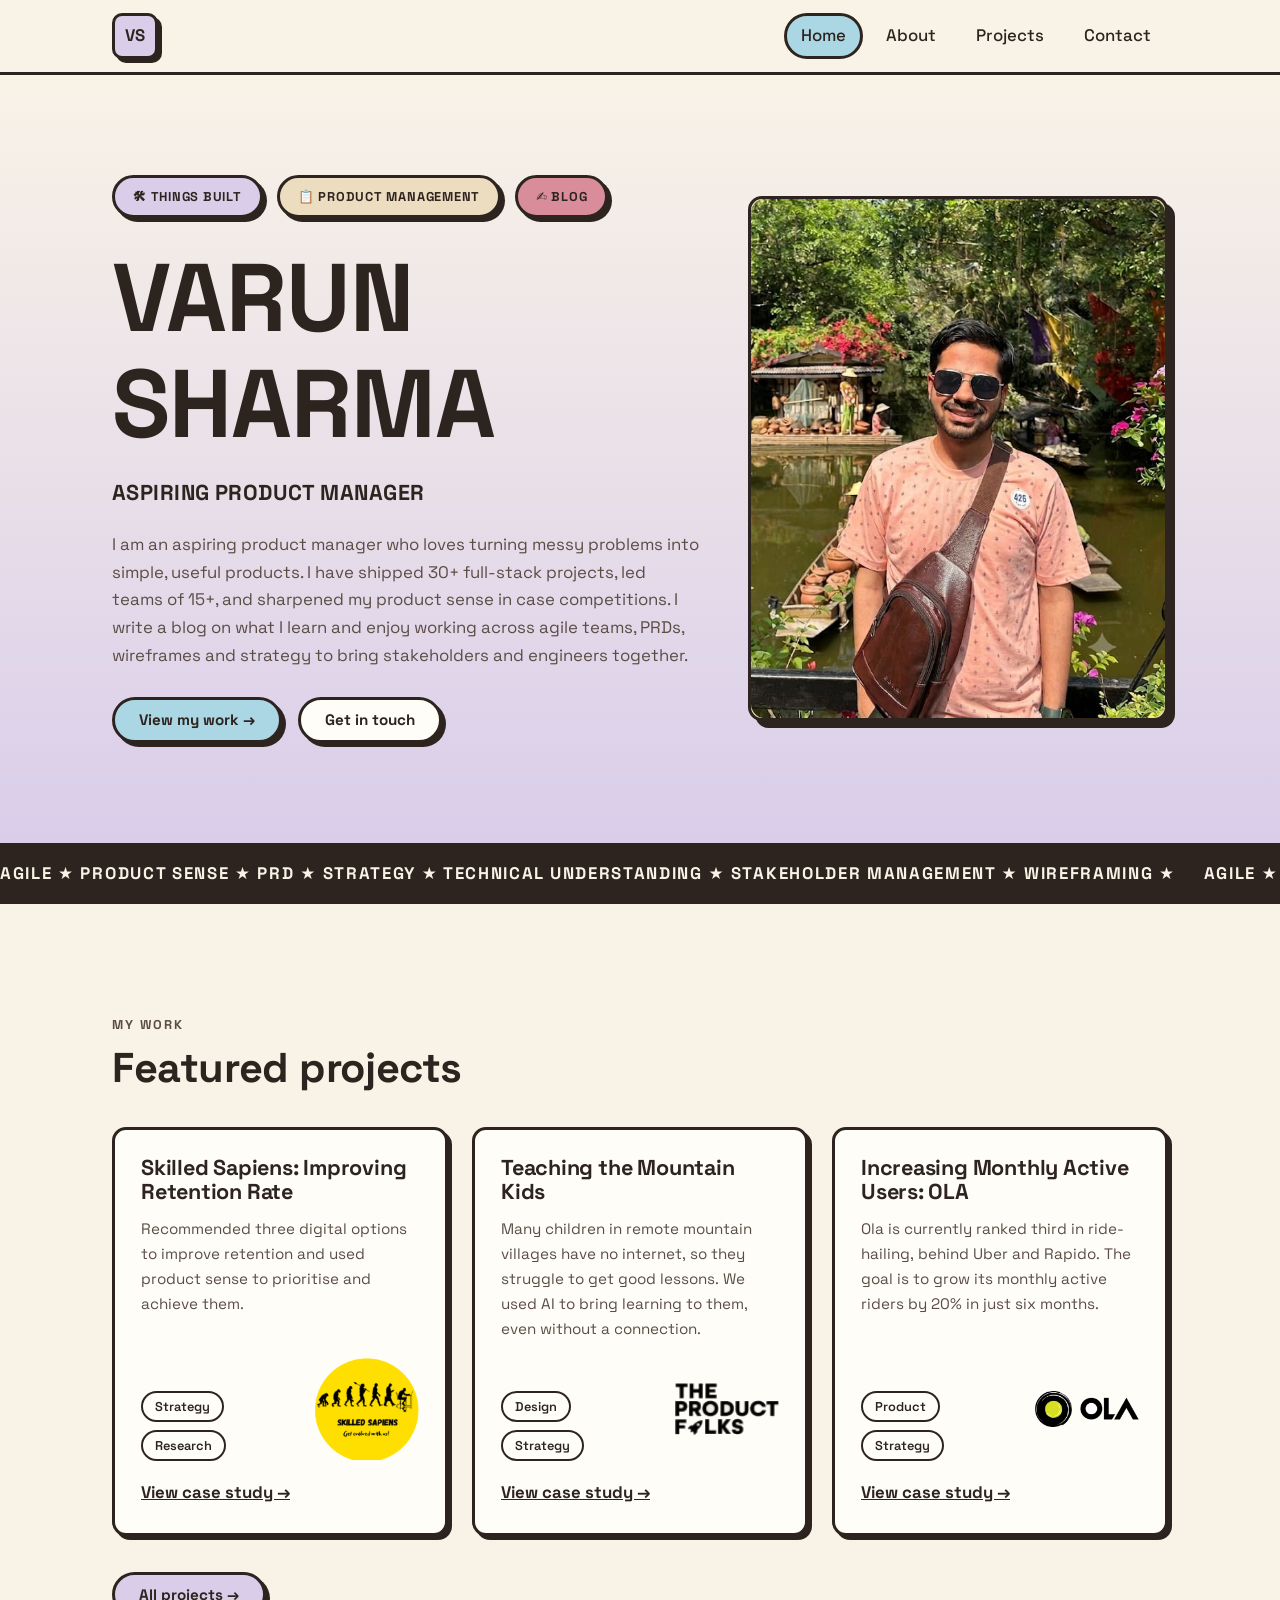
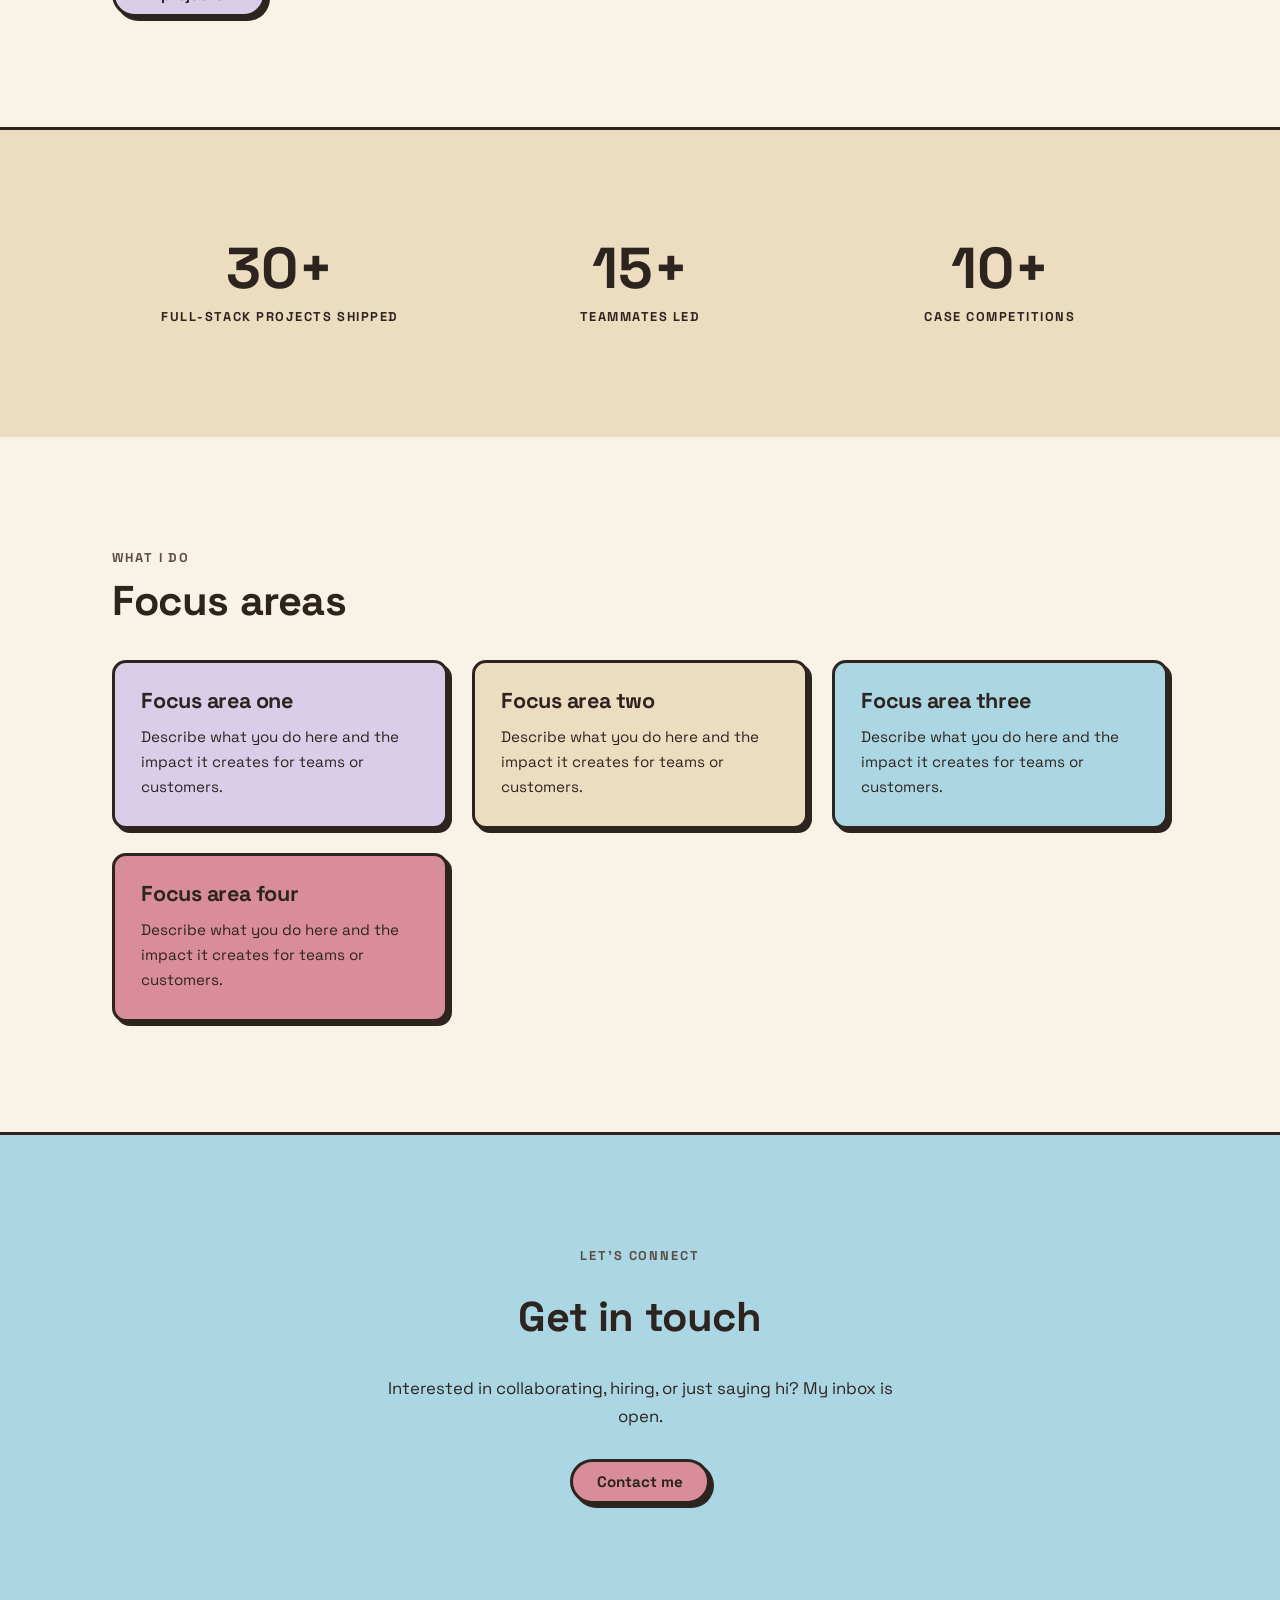
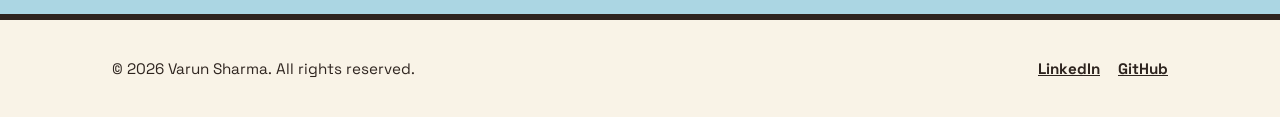
==== commit 97c951fe: "[ADD] : OLA project" ====
--- a/index.html
+++ b/index.html
@@ -71,7 +71,7 @@
         <div class="grid grid--3">
           <article class="card"><h3>Skilled Sapiens: Improving Retention Rate</h3><p>Recommended three digital options to improve retention and used product sense to prioritise and achieve them.</p><div class="card__footer"><div class="tag-stack"><span class="tag">Strategy</span><span class="tag">Research</span></div><div class="card__logo"><img class="company-logo" src="assets/images/skilled-sapiens-logo.png" alt="Skilled Sapiens logo" width="154" height="150" loading="lazy"></div></div><a class="card__link" href="assets/docs/skilled-sapiens-case-study.pdf" target="_blank" rel="noopener">View case study →</a></article>
           <article class="card"><h3>Teaching the Mountain Kids</h3><p>Many children in remote mountain villages have no internet, so they struggle to get good lessons. We used AI to bring learning to them, even without a connection.</p><div class="card__footer"><div class="tag-stack"><span class="tag">Design</span><span class="tag">Strategy</span></div><div class="card__logo"><img class="company-logo" src="assets/images/the-product-folks-logo.png" alt="The Product Folks logo" width="97" height="49" loading="lazy"></div></div><a class="card__link" href="assets/docs/teaching-the-mountain-kids-case-study.pdf" target="_blank" rel="noopener">View case study →</a></article>
-          <article class="card"><h3>Project title three</h3><p>One or two lines: the problem, what you did, and the measurable result.</p><div class="tag-row"><span class="tag">Data</span><span class="tag">Growth</span></div><a class="card__link" href="projects.html">View case study →</a></article>
+          <article class="card"><h3>Increasing Monthly Active Users: OLA</h3><p>Ola is currently ranked third in ride-hailing, behind Uber and Rapido. The goal is to grow its monthly active riders by 20% in just six months.</p><div class="card__footer"><div class="tag-stack"><span class="tag">Product</span><span class="tag">Strategy</span></div><div class="card__logo"><img class="company-logo" src="assets/images/ola-logo.png" alt="Ola logo" width="360" height="123" loading="lazy"></div></div><a class="card__link" href="assets/docs/ola-case-study.pdf" target="_blank" rel="noopener">View case study →</a></article>
         </div>
         <p style="margin-top:36px"><a class="btn btn--lavender" href="projects.html">All projects →</a></p>
       </div>
